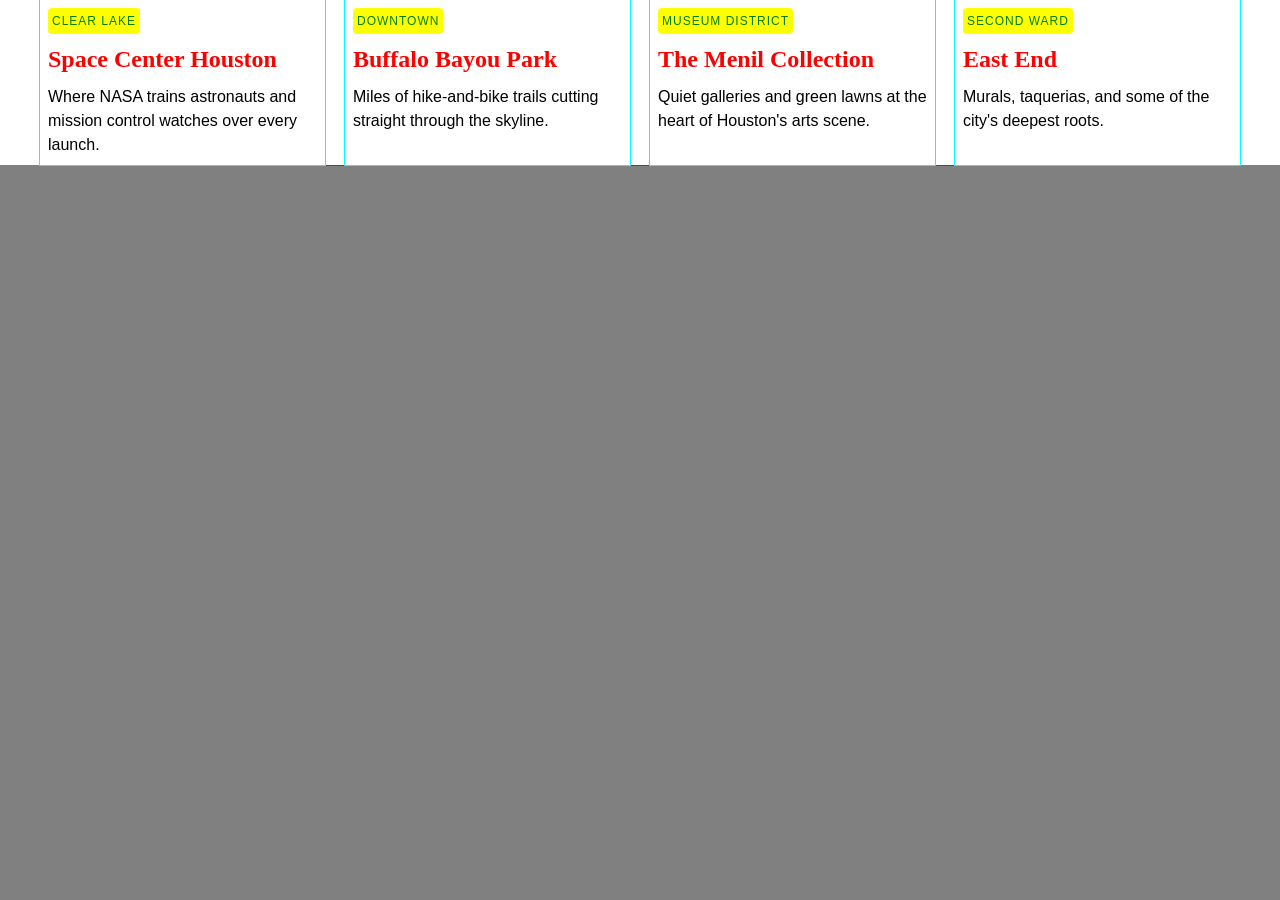
==== index.html @ 68ef4545 "intial" ====
<!DOCTYPE html>
<html lang="en">
<head>
  <meta charset="UTF-8">
  <meta name="viewport" content="width=device-width, initial-scale=1.0">
  <title>City of Houston</title>
  <link rel="stylesheet" href="style.css" />
</head>
<body>
  <section class="block block--section">
    <div class="container">
      <div class="block block--card--wrapper">
        <div class="block block--card">
          <p class="eyebrow">Clear Lake</p>
          <h3>Space Center Houston</h3>
          <p>Where NASA trains astronauts and mission control watches over every launch.</p>
        </div>
        <div class="block block--card">
          <p class="eyebrow">Downtown</p>
          <h3>Buffalo Bayou Park</h3>
          <p>Miles of hike-and-bike trails cutting straight through the skyline.</p>
        </div>
        <div class="block block--card">
          <p class="eyebrow">Museum District</p>
          <h3>The Menil Collection</h3>
          <p>Quiet galleries and green lawns at the heart of Houston's arts scene.</p>
        </div>
        <div class="block block--card">
          <p class="eyebrow">Second Ward</p>
          <h3>East End</h3>
          <p>Murals, taquerias, and some of the city's deepest roots.</p>
        </div>
      </div>
    </div>
  </section>
</body>
</html>
---- style.css ----
* {
  margin: 0;
  padding: 0;
  box-sizing: border-box;
}

body {
  background: grey;
  font-family: sans-serif;
}

h3 {
  font-family: serif;
  font-size: 1.5rem;
  color: red;
}

p {
  font-size: 1rem;
  line-height: 1.5;

  &.eyebrow {
    font-size: 0.75rem;
    text-transform: uppercase;
    letter-spacing: 1px;
    display: flex;
    flex-direction: row;
    width: fit-content;
    padding: 4px;
    border-radius: 4px;
    color: green;
    background: yellow;
  }
}

.block {
  position: relative;
  width: 100%;
  height: auto;

  .container {
    position: relative;
    width: 100%;
    max-width: 1200px;
    height: auto;
    margin: 0 auto;
    outline: 1px solid red;
    display: flex;
    flex-direction: column;
  }
  
  &.block--section {
    background: white;
    display: flex;
    flex-direction: column;
  }

  .block--card--wrapper { 
    display: flex;
    flex-direction: row;
    gap: 20px;
  }

  .block--card {
    display: flex;
    flex-direction: column;
    gap: 12px;
    outline: 1px solid cyan;
    padding: 8px;
    width: 100%;

    > * {
      /* outline: 1px solid magenta; */
    }
  }
}
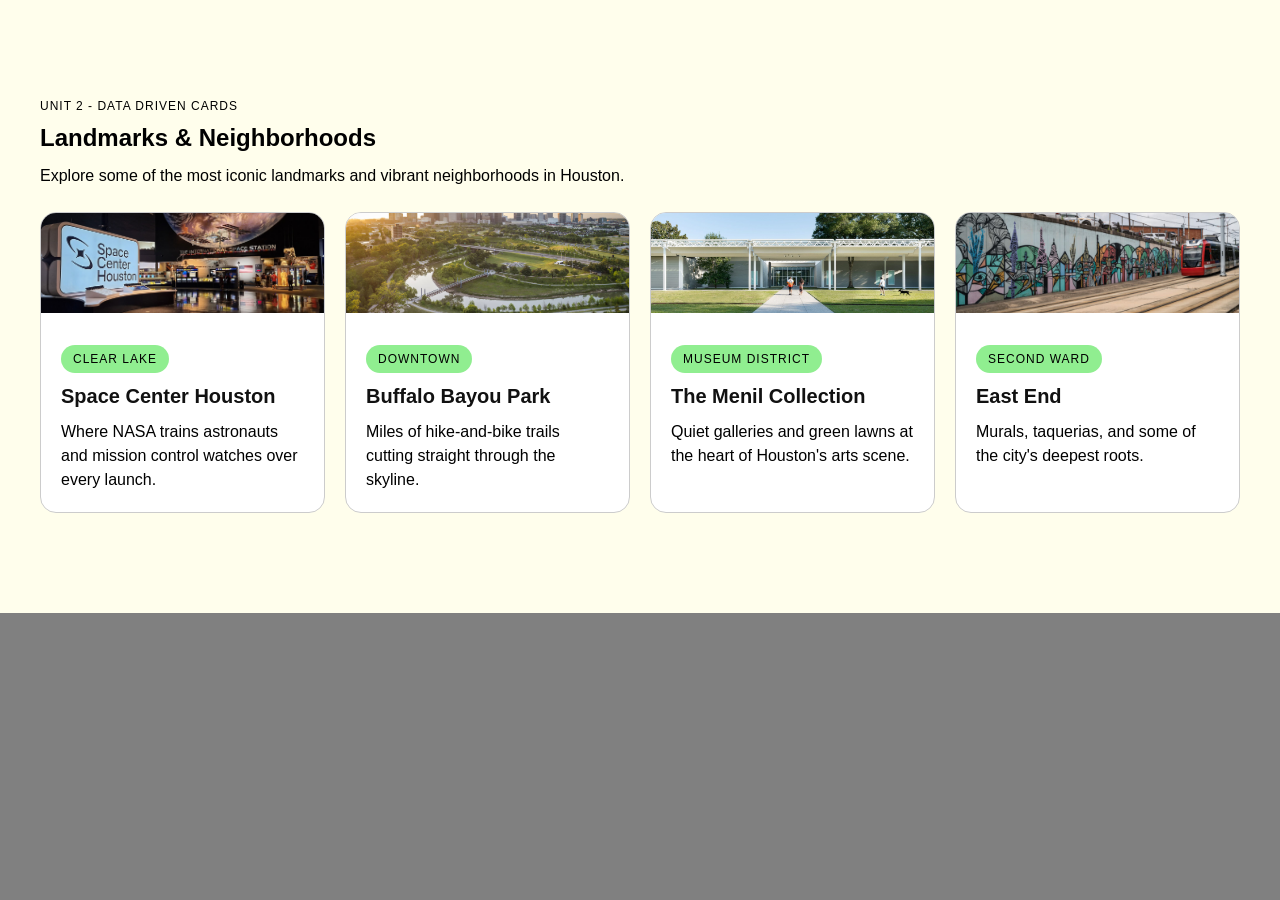
==== commit ba4aaae6: "initial commit" ====
--- a/index.html
+++ b/index.html
@@ -4,31 +4,56 @@
   <meta charset="UTF-8">
   <meta name="viewport" content="width=device-width, initial-scale=1.0">
   <title>City of Houston</title>
-  <link rel="stylesheet" href="style.css" />
+  <link rel="stylesheet" href="assets/style.css" />
 </head>
 <body>
-  <section class="block block--section">
+<section class="block block--section">
     <div class="container">
+      <div class="block block--header">
+        <p class="eyebrow">Unit 2 - Data Driven Cards</p>
+        <h2>Landmarks & Neighborhoods</h2>
+        <p>Explore some of the most iconic landmarks and vibrant neighborhoods in Houston.</p>
+      </div>
       <div class="block block--card--wrapper">
         <div class="block block--card">
-          <p class="eyebrow">Clear Lake</p>
-          <h3>Space Center Houston</h3>
-          <p>Where NASA trains astronauts and mission control watches over every launch.</p>
+          <div class="block block--card__media">
+            <img src="images/space-center-houston.jpeg" alt="Image of Space Center Houston" />
+          </div>
+          <div class="block block--card__content">
+            <p class="eyebrow--pill">Clear Lake</p>
+            <h3>Space Center Houston</h3>
+            <p>Where NASA trains astronauts and mission control watches over every launch.</p>
+          </div>
         </div>
         <div class="block block--card">
-          <p class="eyebrow">Downtown</p>
-          <h3>Buffalo Bayou Park</h3>
-          <p>Miles of hike-and-bike trails cutting straight through the skyline.</p>
+          <div class="block block--card__media">
+            <img src="images/buffalo-bayou.jpeg" alt="Image of Buffalo Bayou Park" />
+          </div>
+          <div class="block block--card__content">
+            <p class="eyebrow--pill">Downtown</p>
+            <h3>Buffalo Bayou Park</h3>
+            <p>Miles of hike-and-bike trails cutting straight through the skyline.</p>
+          </div>
         </div>
         <div class="block block--card">
-          <p class="eyebrow">Museum District</p>
-          <h3>The Menil Collection</h3>
-          <p>Quiet galleries and green lawns at the heart of Houston's arts scene.</p>
+          <div class="block block--card__media">
+            <img src="images/menil.jpeg" alt="Image of The Menil Collection" />
+          </div>
+          <div class="block block--card__content">
+            <p class="eyebrow--pill">Museum District</p>
+            <h3>The Menil Collection</h3>
+            <p>Quiet galleries and green lawns at the heart of Houston's arts scene.</p>
+          </div>
         </div>
         <div class="block block--card">
-          <p class="eyebrow">Second Ward</p>
-          <h3>East End</h3>
-          <p>Murals, taquerias, and some of the city's deepest roots.</p>
+          <div class="block block--card__media">
+            <img src="images/east-end.jpeg" alt="Image of East End Houston" />
+          </div>
+          <div class="block block--card__content">
+            <p class="eyebrow--pill">Second Ward</p>
+            <h3>East End</h3>
+            <p>Murals, taquerias, and some of the city's deepest roots.</p>
+          </div>
         </div>
       </div>
     </div>
--- a/assets/style.css
+++ b/assets/style.css
@@ -0,0 +1,125 @@
+* {
+  margin: 0;
+  padding: 0;
+  box-sizing: border-box;
+}
+
+img {
+  max-width: 100%;
+  height: auto;
+}
+
+body {
+  background: grey;
+  font-family: sans-serif;
+}
+
+h3 {
+  font-family: sans-serif;
+  font-size: 1.25rem;
+  color: #111111;
+}
+
+p {
+  font-size: 1rem;
+  line-height: 1.5;
+
+  &.eyebrow {
+    font-size: 0.75rem;
+    text-transform: uppercase;
+    letter-spacing: 1px;
+    display: flex;
+    flex-direction: row;
+    width: fit-content;
+    color: black;
+    line-height: 1;
+  }
+
+  &.eyebrow--pill {
+    font-size: 0.75rem;
+    text-transform: uppercase;
+    letter-spacing: 1px;
+    display: flex;
+    flex-direction: row;
+    width: fit-content;
+    padding: 8px 12px;
+    border-radius: 24px;
+    color: black;
+    background: lightgreen;
+    line-height: 1;
+  }
+}
+
+.block {
+  position: relative;
+  width: 100%;
+  height: auto;
+
+  .container {
+    position: relative;
+    width: 100%;
+    max-width: 1200px;
+    height: auto;
+    margin: 0 auto;
+    padding: 100px 0;
+    display: flex;
+    flex-direction: column;
+    gap: 24px;
+  }
+  
+  &.block--section {
+    display: flex;
+    flex-direction: column;
+    background: #fffeec;
+  }
+
+  .block--header {
+    display: flex;
+    flex-direction: column;
+    gap: 12px;
+  }
+
+  .block--card--wrapper { 
+    display: flex;
+    flex-direction: row;
+    gap: 20px;
+  }
+
+  .block--card {
+    display: flex;
+    flex-direction: column;
+    gap: 12px;
+    /* outline: 1px solid cyan; */
+    border: 1px solid #cccccc;
+    border-radius: 16px;
+    width: 100%;
+    overflow: hidden;
+    background: white;
+
+    .block--card__media {
+      width: 100%;
+      height: auto;
+      max-height: 100px;
+    
+      img {
+        object-fit: cover;
+        width: 100%;
+        height: 100%;
+      }
+    }
+
+    .block--card__content {
+      display: flex;
+      flex-direction: column;
+      width: 100%;
+      height: auto;
+      padding: 20px;
+      gap: 12px;
+    }
+
+    > * {
+      /* outline: 1px solid magenta; */
+    }
+  }
+}
+
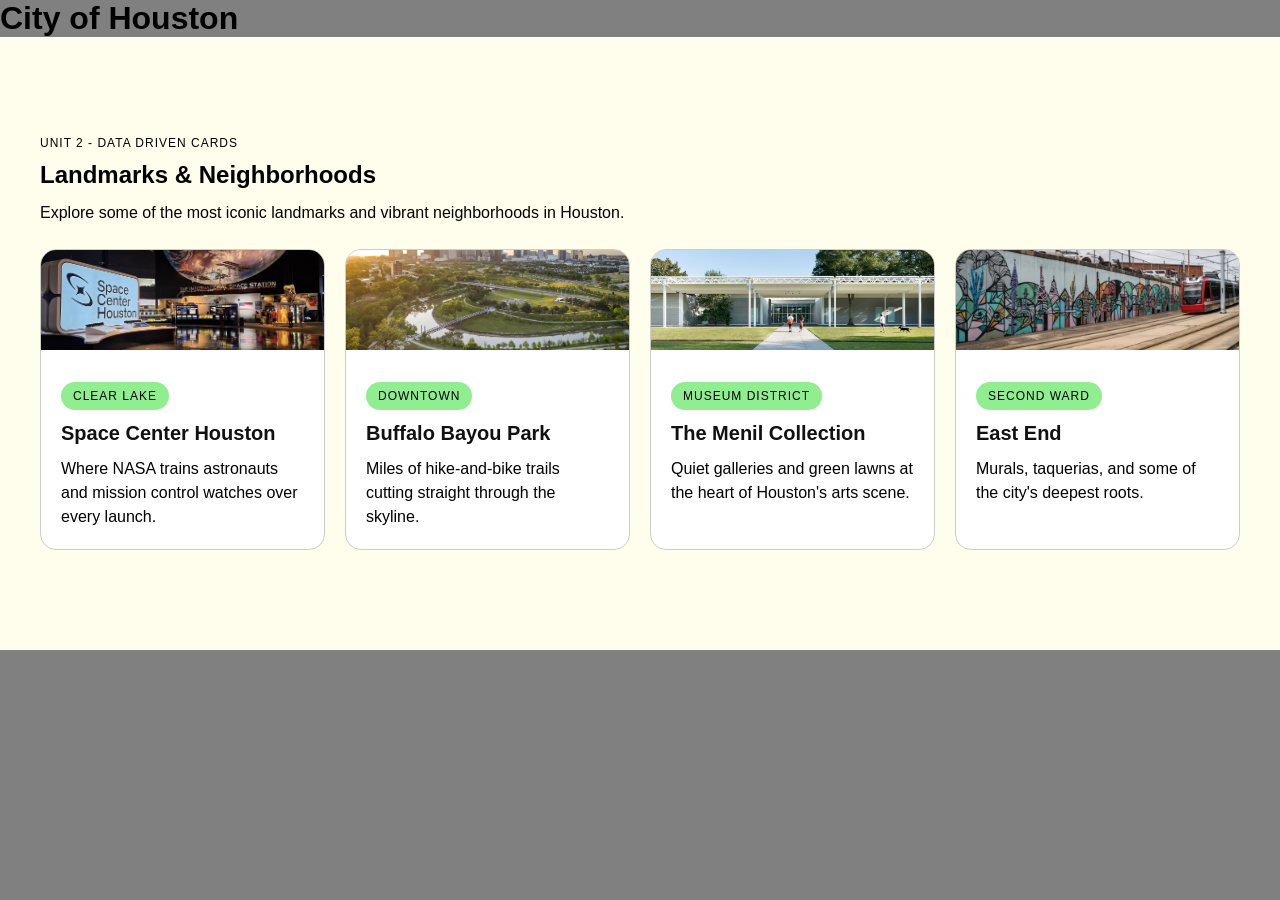
==== commit 1b9cda26: "adding title" ====
--- a/index.html
+++ b/index.html
@@ -7,6 +7,7 @@
   <link rel="stylesheet" href="assets/style.css" />
 </head>
 <body>
+  <h1>City of Houston</h1>
 <section class="block block--section">
     <div class="container">
       <div class="block block--header">
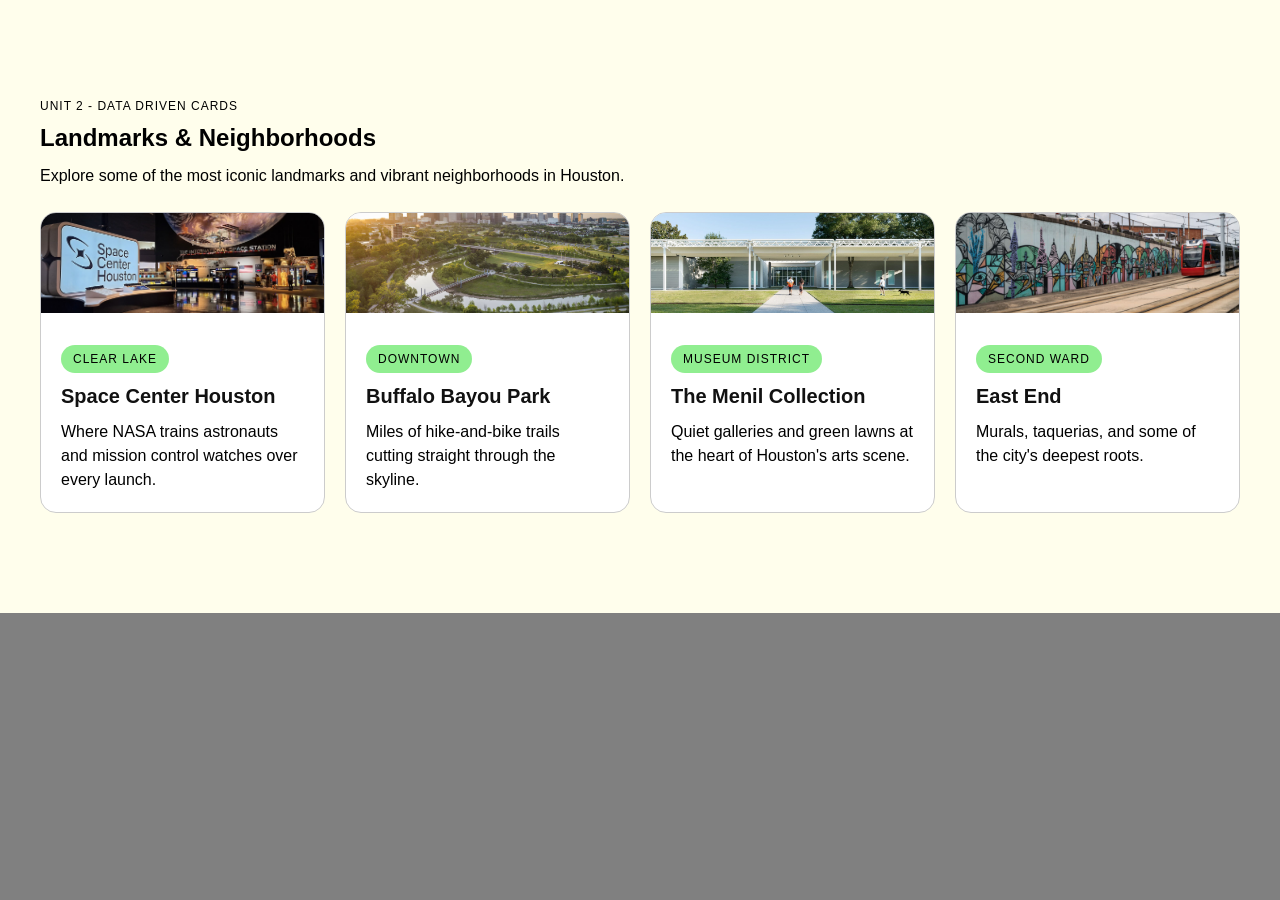
==== commit 13c68248: "removing extra headline" ====
--- a/index.html
+++ b/index.html
@@ -7,7 +7,6 @@
   <link rel="stylesheet" href="assets/style.css" />
 </head>
 <body>
-  <h1>City of Houston</h1>
 <section class="block block--section">
     <div class="container">
       <div class="block block--header">
--- a/assets/style.css
+++ b/assets/style.css
@@ -61,16 +61,23 @@
     max-width: 1200px;
     height: auto;
     margin: 0 auto;
-    padding: 100px 0;
+    padding-block: 32px;
+    padding-inline: 0px;
     display: flex;
     flex-direction: column;
     gap: 24px;
+
+    @media (min-width: 768px) {
+      padding-block: 100px;
+      padding-inline: 0px;
+    }
   }
   
   &.block--section {
     display: flex;
     flex-direction: column;
     background: #fffeec;
+    padding-inline: 12px;
   }
 
   .block--header {
@@ -81,8 +88,17 @@
 
   .block--card--wrapper { 
     display: flex;
-    flex-direction: row;
+    flex-direction: column;
     gap: 20px;
+
+    @media (min-width: 768px) {
+      flex-direction: row;
+      flex-wrap: wrap;
+    }
+
+    @media (min-width: 1020px) {
+      flex-wrap: nowrap;
+    }
   }
 
   .block--card {
@@ -93,8 +109,17 @@
     border: 1px solid #cccccc;
     border-radius: 16px;
     width: 100%;
+    max-width: 100%;
     overflow: hidden;
     background: white;
+
+    @media (min-width: 960px) {
+      max-width: 48%;
+    }
+
+    @media (min-width: 1020px) {
+      max-width: 100%;
+    }
 
     .block--card__media {
       width: 100%;
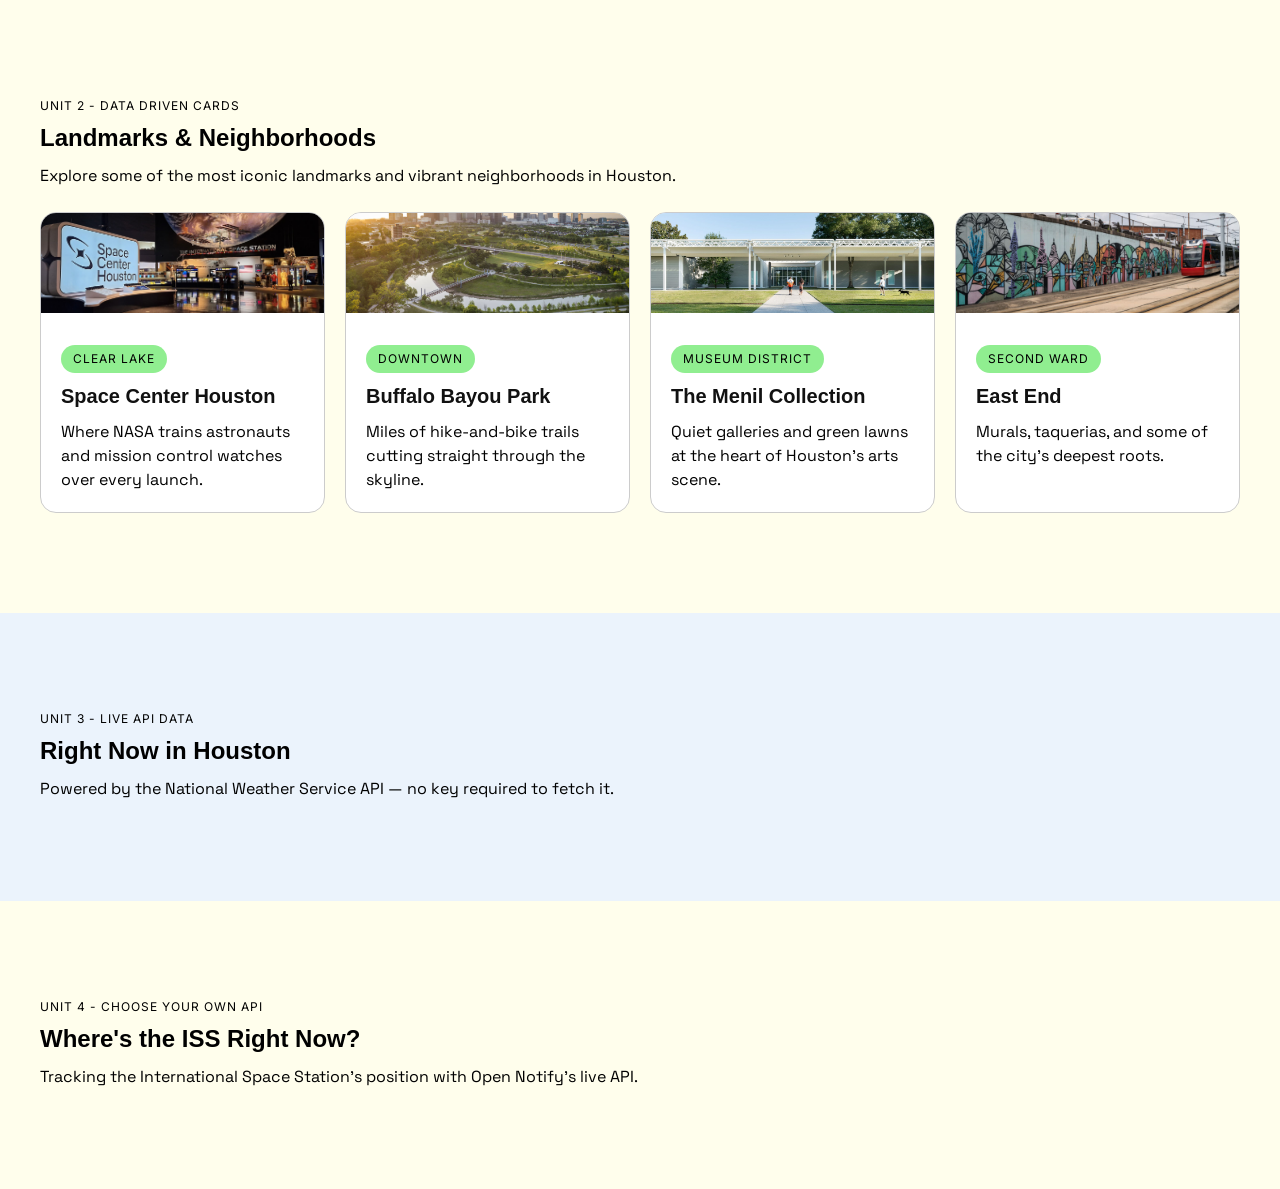
==== commit 69db3317: "adding ids and colors" ====
--- a/index.html
+++ b/index.html
@@ -4,10 +4,13 @@
   <meta charset="UTF-8">
   <meta name="viewport" content="width=device-width, initial-scale=1.0">
   <title>City of Houston</title>
+  <link rel="preconnect" href="https://fonts.googleapis.com">
+  <link rel="preconnect" href="https://fonts.gstatic.com" crossorigin>
+  <link href="https://fonts.googleapis.com/css2?family=Inter:ital,opsz,wght@0,14..32,100..900;1,14..32,100..900&family=Space+Grotesk:wght@300..700&display=swap" rel="stylesheet">
   <link rel="stylesheet" href="assets/style.css" />
 </head>
 <body>
-<section class="block block--section">
+  <section class="block block--section bg--light-beige" id="neighborhoods">
     <div class="container">
       <div class="block block--header">
         <p class="eyebrow">Unit 2 - Data Driven Cards</p>
@@ -58,5 +61,25 @@
       </div>
     </div>
   </section>
+
+  <section class="block block--section bg--light-blue" id="weather">
+    <div class="container">
+      <div class="block block--header">
+        <p class="eyebrow">Unit 3 - Live API Data</p>
+        <h2>Right Now in Houston</h2>
+        <p>Powered by the National Weather Service API — no key required to fetch it.</p>
+      </div>
+    </div>
+  </section>
+
+  <section class="block block--section bg--light-beige" id="space-station">
+    <div class="container">
+      <div class="block block--header">
+        <p class="eyebrow">Unit 4 - CHOOSE YOUR OWN API</p>
+        <h2>Where's the ISS Right Now?</h2>
+        <p>Tracking the International Space Station's position with Open Notify's live API.</p>
+      </div>
+    </div>
+  </section>
 </body>
 </html>
--- a/assets/style.css
+++ b/assets/style.css
@@ -1,3 +1,11 @@
+:root {
+  --color-light-beige: #fffeec;
+  --color-light-blue: #EBF3FC;
+  --color-pill-background: lightgreen;
+  --font-meta: 'Inter', sans-serif;
+  --font-primary: 'Space Grotesk', sans-serif;
+}
+
 * {
   margin: 0;
   padding: 0;
@@ -23,9 +31,11 @@
 p {
   font-size: 1rem;
   line-height: 1.5;
+  font-family: var(--font-primary);
 
   &.eyebrow {
     font-size: 0.75rem;
+    font-family: var(--font-meta);
     text-transform: uppercase;
     letter-spacing: 1px;
     display: flex;
@@ -37,6 +47,7 @@
 
   &.eyebrow--pill {
     font-size: 0.75rem;
+    font-family: var(--font-meta);
     text-transform: uppercase;
     letter-spacing: 1px;
     display: flex;
@@ -45,7 +56,7 @@
     padding: 8px 12px;
     border-radius: 24px;
     color: black;
-    background: lightgreen;
+    background: var(--color-pill-background);
     line-height: 1;
   }
 }
@@ -67,7 +78,7 @@
     flex-direction: column;
     gap: 24px;
 
-    @media (min-width: 768px) {
+    @media (768px <=  width) {
       padding-block: 100px;
       padding-inline: 0px;
     }
@@ -76,7 +87,7 @@
   &.block--section {
     display: flex;
     flex-direction: column;
-    background: #fffeec;
+    /* background: var(--color-light-beige); */
     padding-inline: 12px;
   }
 
@@ -91,12 +102,12 @@
     flex-direction: column;
     gap: 20px;
 
-    @media (min-width: 768px) {
+    @media (768px <=  width) {
       flex-direction: row;
       flex-wrap: wrap;
     }
 
-    @media (min-width: 1020px) {
+    @media (1020px <=  width) {
       flex-wrap: nowrap;
     }
   }
@@ -113,21 +124,27 @@
     overflow: hidden;
     background: white;
 
-    @media (min-width: 960px) {
+    @media (768px <=  width) {
       max-width: 48%;
     }
 
-    @media (min-width: 1020px) {
+    @media (1020px <=  width) {
       max-width: 100%;
     }
 
     .block--card__media {
       width: 100%;
-      height: auto;
-      max-height: 100px;
+      height: 200px;
+      overflow: hidden;
+
+      @media (1020px <= width) {
+        max-height: 100px;
+        min-height: unset;
+      }
     
       img {
         object-fit: cover;
+        object-position: center;
         width: 100%;
         height: 100%;
       }
@@ -147,4 +164,11 @@
     }
   }
 }
+.bg--light-beige {
+  background: var(--color-light-beige);
+}
 
+.bg--light-blue {
+  background: var(--color-light-blue);
+}
+
